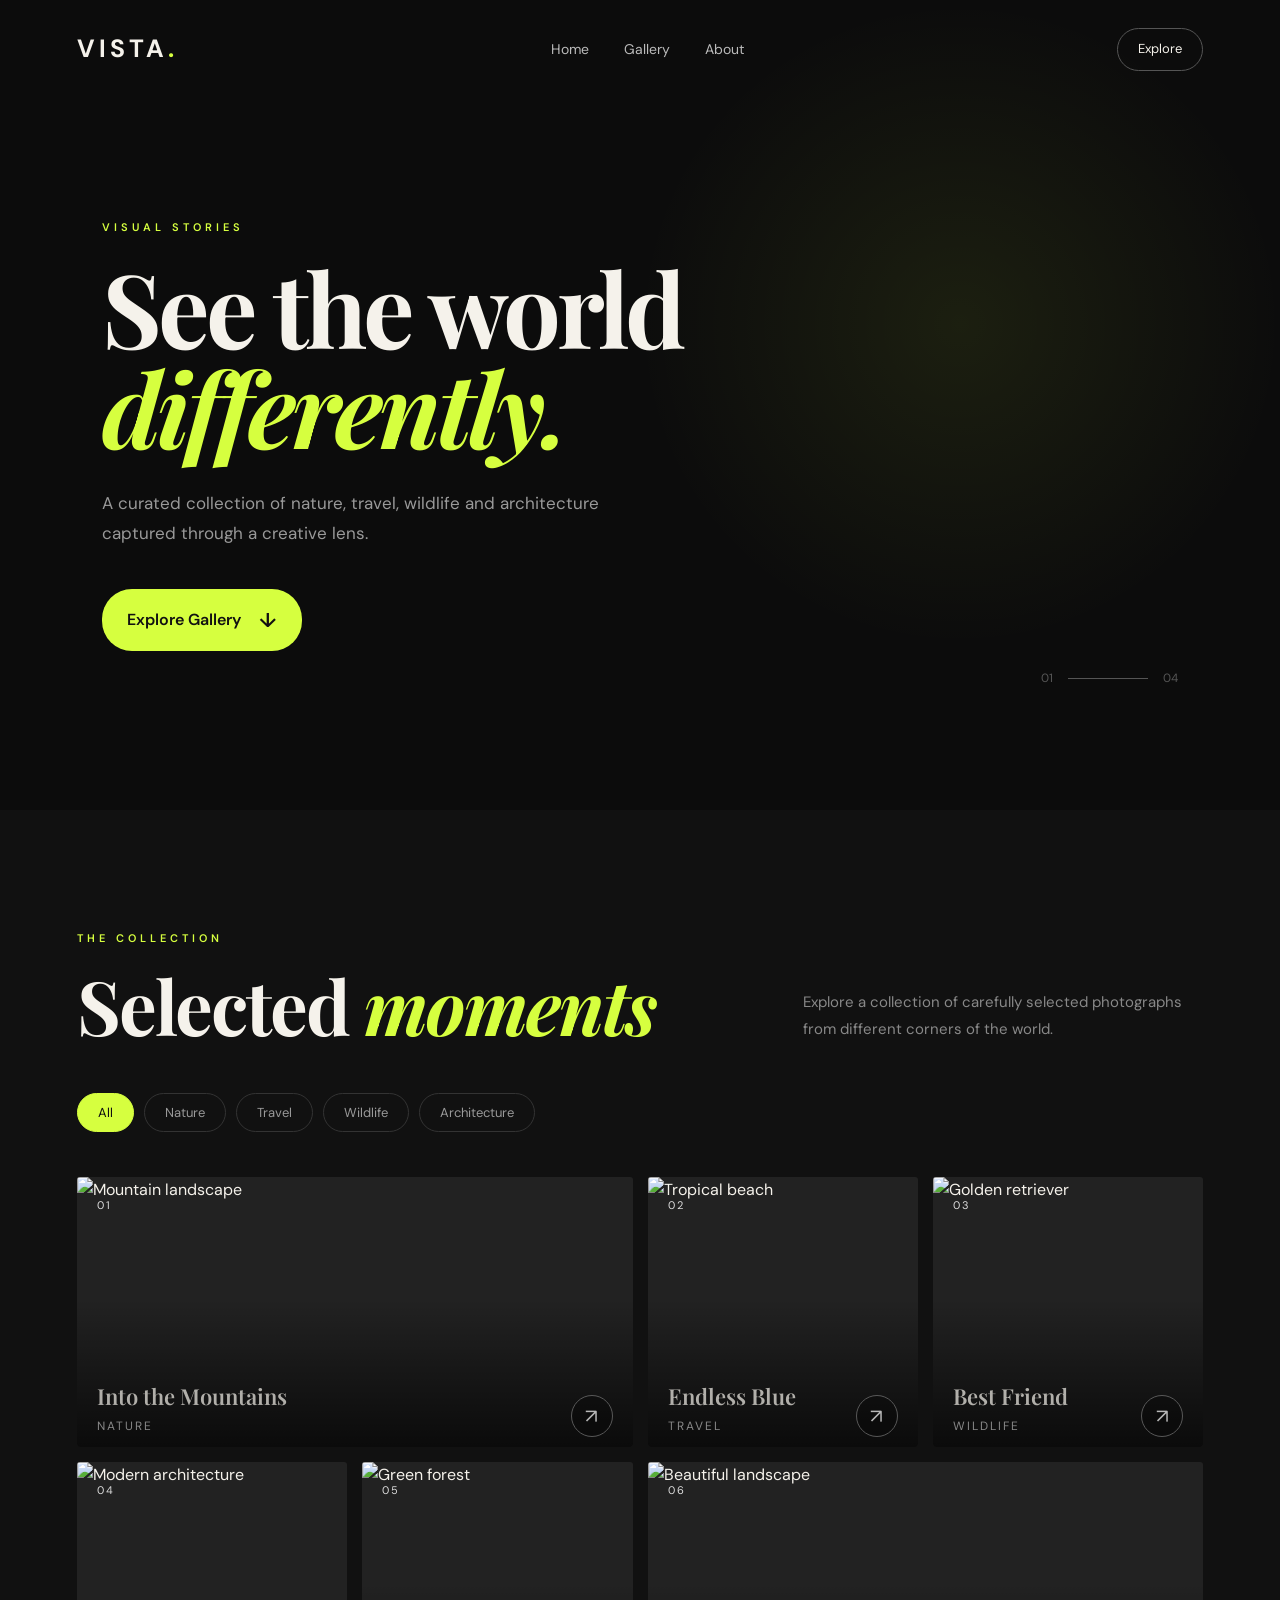
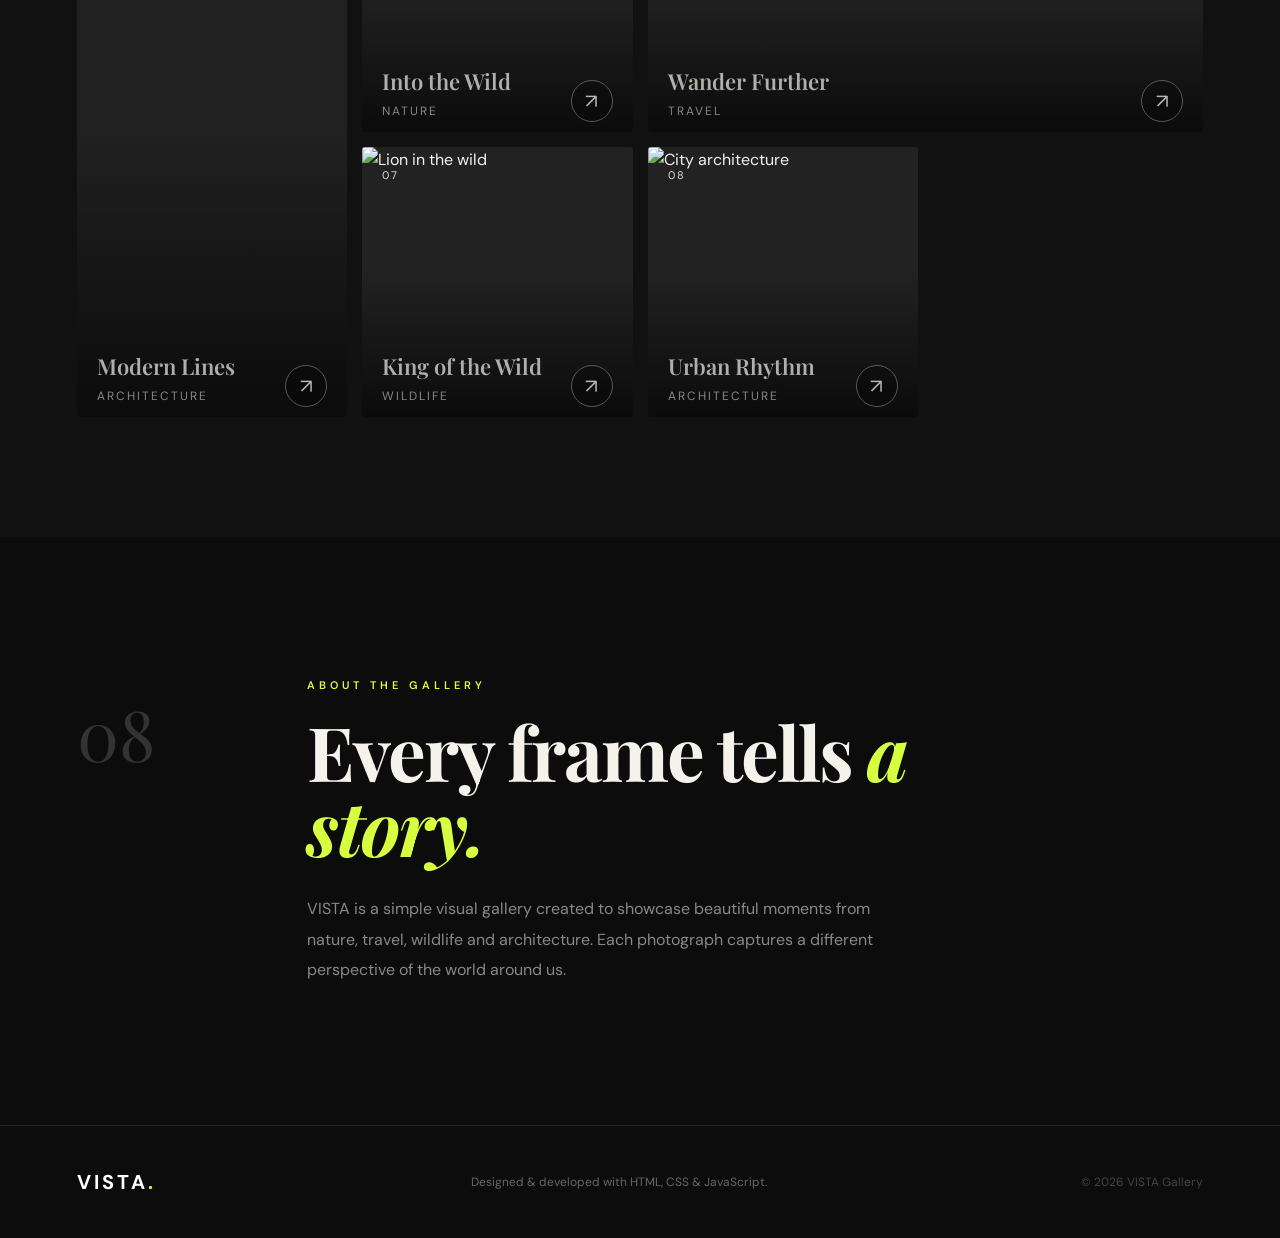
==== index.html @ b1bf7a35 "Add initial index.html for image gallery redirection" ====
<!DOCTYPE html>
<html lang="en">
<head>
    <meta charset="UTF-8">
    <meta name="viewport" content="width=device-width, initial-scale=1.0">
    <title>VISTA - Creative Image Gallery</title>

    <meta http-equiv="refresh" content="0; url=./image%20gallery/index.html">
</head>
<body>
    <p>Loading Image Gallery...</p>

    <script>
        window.location.href = "./image%20gallery/index.html";
    </script>
</body>
</html>
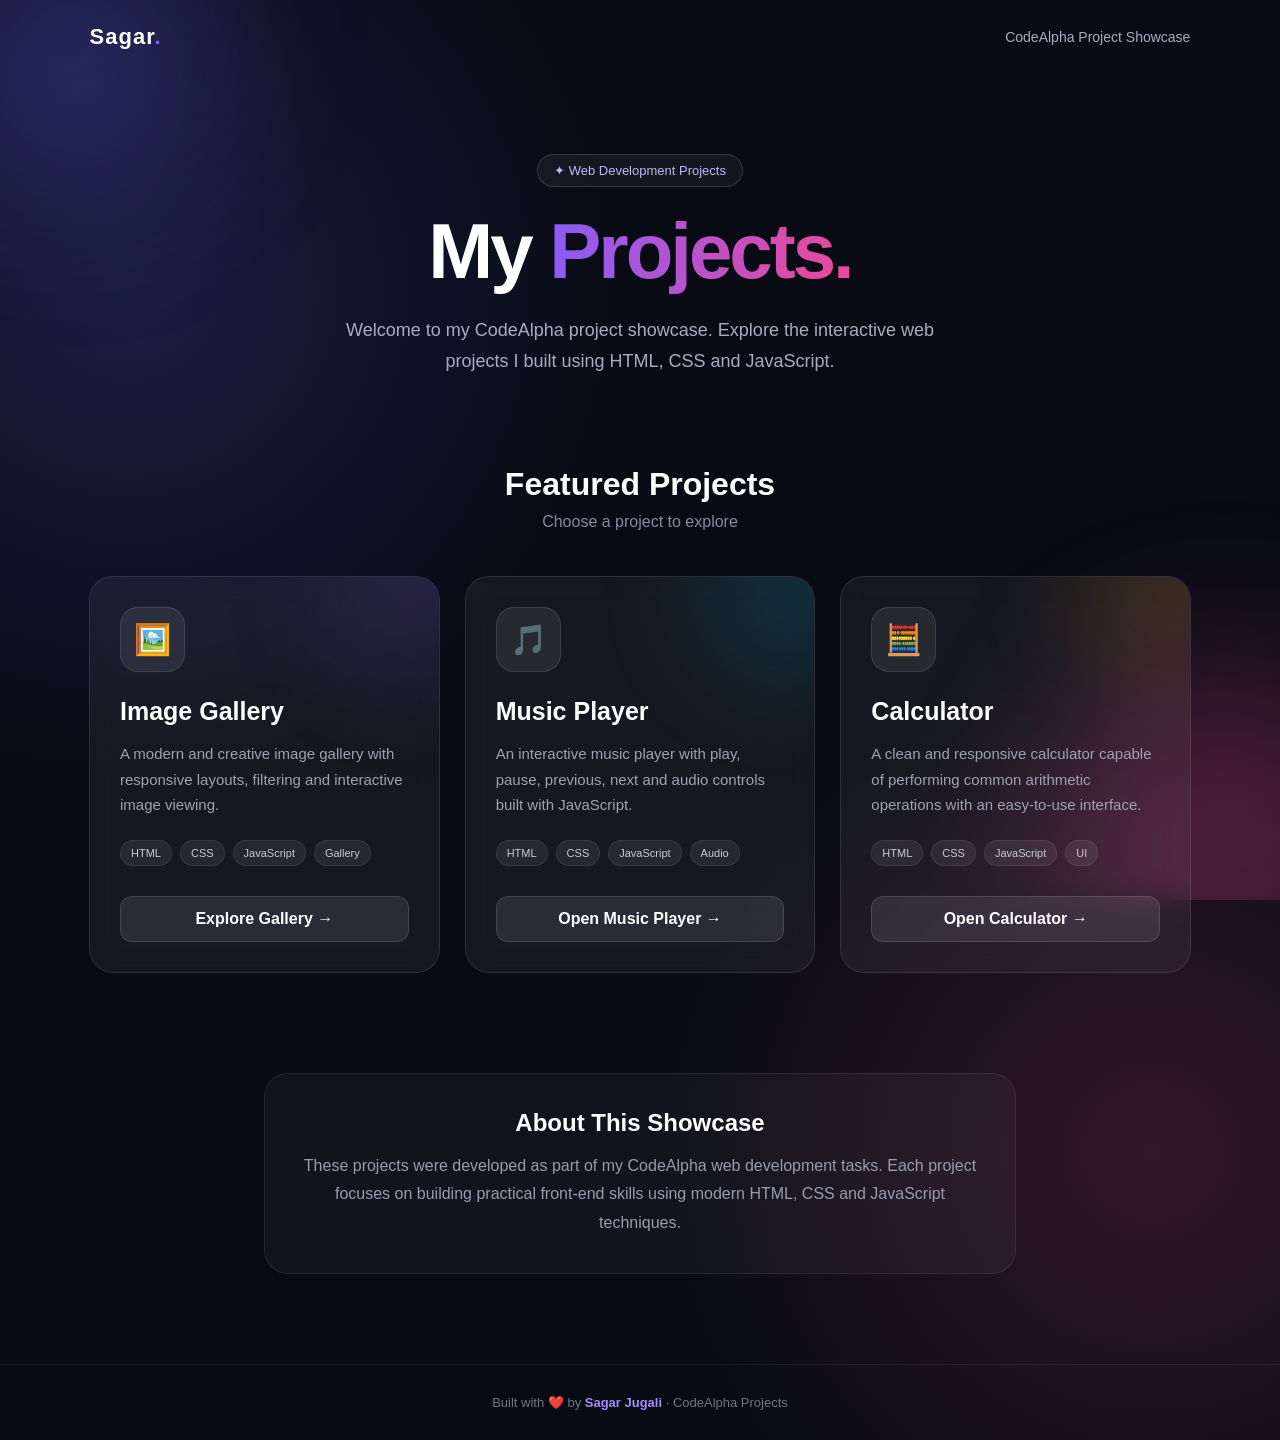
==== commit 801903ba: "Update index.html" ====
--- a/index.html
+++ b/index.html
@@ -3,15 +3,536 @@
 <head>
     <meta charset="UTF-8">
     <meta name="viewport" content="width=device-width, initial-scale=1.0">
-    <title>VISTA - Creative Image Gallery</title>
-
-    <meta http-equiv="refresh" content="0; url=./image%20gallery/index.html">
+
+    <title>CodeAlpha Projects | Sagar Jugali</title>
+
+    <meta name="description" content="A showcase of my CodeAlpha web development projects including Image Gallery, Music Player and Calculator.">
+
+    <style>
+        * {
+            margin: 0;
+            padding: 0;
+            box-sizing: border-box;
+        }
+
+        html {
+            scroll-behavior: smooth;
+        }
+
+        body {
+            font-family: Arial, Helvetica, sans-serif;
+            min-height: 100vh;
+            color: #ffffff;
+            background:
+                radial-gradient(circle at 10% 20%, rgba(99, 102, 241, 0.20), transparent 30%),
+                radial-gradient(circle at 90% 80%, rgba(236, 72, 153, 0.18), transparent 30%),
+                #080b14;
+            overflow-x: hidden;
+        }
+
+        /* Background decoration */
+
+        .background {
+            position: fixed;
+            inset: 0;
+            overflow: hidden;
+            pointer-events: none;
+            z-index: -1;
+        }
+
+        .blob {
+            position: absolute;
+            border-radius: 50%;
+            filter: blur(80px);
+            opacity: 0.25;
+        }
+
+        .blob-one {
+            width: 300px;
+            height: 300px;
+            background: #6366f1;
+            top: -100px;
+            left: -80px;
+        }
+
+        .blob-two {
+            width: 350px;
+            height: 350px;
+            background: #ec4899;
+            right: -120px;
+            bottom: -100px;
+        }
+
+        /* Navigation */
+
+        nav {
+            width: 100%;
+            padding: 24px 7%;
+            display: flex;
+            justify-content: space-between;
+            align-items: center;
+            position: relative;
+        }
+
+        .logo {
+            font-size: 22px;
+            font-weight: 800;
+            letter-spacing: 1px;
+        }
+
+        .logo span {
+            color: #8b5cf6;
+        }
+
+        .nav-label {
+            color: #a7adc0;
+            font-size: 14px;
+        }
+
+        /* Hero */
+
+        .hero {
+            max-width: 1000px;
+            margin: 0 auto;
+            padding: 80px 24px 60px;
+            text-align: center;
+        }
+
+        .badge {
+            display: inline-block;
+            padding: 8px 16px;
+            border: 1px solid rgba(255,255,255,0.15);
+            border-radius: 50px;
+            background: rgba(255,255,255,0.05);
+            color: #c4b5fd;
+            font-size: 13px;
+            margin-bottom: 25px;
+            backdrop-filter: blur(10px);
+        }
+
+        .hero h1 {
+            font-size: clamp(42px, 8vw, 78px);
+            line-height: 1;
+            letter-spacing: -3px;
+            margin-bottom: 25px;
+        }
+
+        .hero h1 span {
+            background: linear-gradient(90deg, #8b5cf6, #ec4899);
+            -webkit-background-clip: text;
+            -webkit-text-fill-color: transparent;
+        }
+
+        .hero p {
+            max-width: 650px;
+            margin: auto;
+            color: #a7adc0;
+            font-size: 18px;
+            line-height: 1.7;
+        }
+
+        /* Projects */
+
+        .projects {
+            max-width: 1150px;
+            margin: 0 auto;
+            padding: 30px 24px 100px;
+        }
+
+        .section-heading {
+            text-align: center;
+            margin-bottom: 45px;
+        }
+
+        .section-heading h2 {
+            font-size: 32px;
+            margin-bottom: 10px;
+        }
+
+        .section-heading p {
+            color: #858ca1;
+        }
+
+        .project-grid {
+            display: grid;
+            grid-template-columns: repeat(3, 1fr);
+            gap: 25px;
+        }
+
+        .card {
+            position: relative;
+            min-height: 390px;
+            padding: 30px;
+            border: 1px solid rgba(255,255,255,0.10);
+            border-radius: 24px;
+            background: rgba(255,255,255,0.055);
+            backdrop-filter: blur(15px);
+            -webkit-backdrop-filter: blur(15px);
+            display: flex;
+            flex-direction: column;
+            overflow: hidden;
+            transition: transform 0.35s ease,
+                        border-color 0.35s ease,
+                        box-shadow 0.35s ease;
+        }
+
+        .card::before {
+            content: "";
+            position: absolute;
+            width: 180px;
+            height: 180px;
+            border-radius: 50%;
+            filter: blur(60px);
+            opacity: 0.18;
+            top: -80px;
+            right: -70px;
+        }
+
+        .gallery::before {
+            background: #8b5cf6;
+        }
+
+        .music::before {
+            background: #06b6d4;
+        }
+
+        .calculator::before {
+            background: #f59e0b;
+        }
+
+        .card:hover {
+            transform: translateY(-10px);
+            border-color: rgba(255,255,255,0.25);
+            box-shadow: 0 25px 60px rgba(0,0,0,0.35);
+        }
+
+        .icon {
+            width: 65px;
+            height: 65px;
+            display: flex;
+            justify-content: center;
+            align-items: center;
+            border-radius: 18px;
+            font-size: 30px;
+            margin-bottom: 25px;
+            background: rgba(255,255,255,0.08);
+            border: 1px solid rgba(255,255,255,0.10);
+        }
+
+        .card h3 {
+            font-size: 25px;
+            margin-bottom: 15px;
+        }
+
+        .card p {
+            color: #9ca3b5;
+            line-height: 1.7;
+            font-size: 15px;
+        }
+
+        .tags {
+            display: flex;
+            flex-wrap: wrap;
+            gap: 8px;
+            margin-top: 22px;
+        }
+
+        .tag {
+            font-size: 11px;
+            color: #c7cbd8;
+            padding: 6px 10px;
+            border-radius: 20px;
+            background: rgba(255,255,255,0.07);
+            border: 1px solid rgba(255,255,255,0.08);
+        }
+
+        .open-btn {
+            margin-top: auto;
+            padding-top: 30px;
+        }
+
+        .open-btn a {
+            display: block;
+            width: 100%;
+            padding: 13px 18px;
+            border-radius: 12px;
+            text-align: center;
+            text-decoration: none;
+            color: #ffffff;
+            font-weight: 600;
+            background: rgba(255,255,255,0.09);
+            border: 1px solid rgba(255,255,255,0.12);
+            transition: 0.3s ease;
+        }
+
+        .open-btn a:hover {
+            background: #ffffff;
+            color: #080b14;
+            transform: translateY(-2px);
+        }
+
+        /* About section */
+
+        .about {
+            max-width: 800px;
+            margin: 0 auto;
+            padding: 0 24px 90px;
+            text-align: center;
+        }
+
+        .about-box {
+            padding: 35px;
+            border-radius: 24px;
+            background: rgba(255,255,255,0.04);
+            border: 1px solid rgba(255,255,255,0.08);
+        }
+
+        .about h2 {
+            margin-bottom: 15px;
+        }
+
+        .about p {
+            color: #969daf;
+            line-height: 1.8;
+        }
+
+        /* Footer */
+
+        footer {
+            text-align: center;
+            padding: 30px 20px;
+            border-top: 1px solid rgba(255,255,255,0.08);
+            color: #6f7587;
+            font-size: 13px;
+        }
+
+        footer strong {
+            color: #a78bfa;
+        }
+
+        /* Responsive */
+
+        @media (max-width: 900px) {
+            .project-grid {
+                grid-template-columns: repeat(2, 1fr);
+            }
+        }
+
+        @media (max-width: 620px) {
+            nav {
+                padding: 20px;
+            }
+
+            .nav-label {
+                display: none;
+            }
+
+            .hero {
+                padding-top: 55px;
+            }
+
+            .hero h1 {
+                letter-spacing: -2px;
+            }
+
+            .hero p {
+                font-size: 16px;
+            }
+
+            .project-grid {
+                grid-template-columns: 1fr;
+            }
+
+            .card {
+                min-height: 350px;
+            }
+
+            .about-box {
+                padding: 25px;
+            }
+        }
+    </style>
 </head>
+
 <body>
-    <p>Loading Image Gallery...</p>
-
-    <script>
-        window.location.href = "./image%20gallery/index.html";
-    </script>
+
+    <div class="background">
+        <div class="blob blob-one"></div>
+        <div class="blob blob-two"></div>
+    </div>
+
+    <!-- Navigation -->
+
+    <nav>
+        <div class="logo">
+            Sagar<span>.</span>
+        </div>
+
+        <div class="nav-label">
+            CodeAlpha Project Showcase
+        </div>
+    </nav>
+
+
+    <!-- Hero Section -->
+
+    <header class="hero">
+
+        <div class="badge">
+            ✦ Web Development Projects
+        </div>
+
+        <h1>
+            My <span>Projects.</span>
+        </h1>
+
+        <p>
+            Welcome to my CodeAlpha project showcase.
+            Explore the interactive web projects I built using
+            HTML, CSS and JavaScript.
+        </p>
+
+    </header>
+
+
+    <!-- Projects -->
+
+    <section class="projects">
+
+        <div class="section-heading">
+            <h2>Featured Projects</h2>
+            <p>Choose a project to explore</p>
+        </div>
+
+
+        <div class="project-grid">
+
+            <!-- Image Gallery -->
+
+            <article class="card gallery">
+
+                <div class="icon">
+                    🖼️
+                </div>
+
+                <h3>Image Gallery</h3>
+
+                <p>
+                    A modern and creative image gallery with
+                    responsive layouts, filtering and interactive
+                    image viewing.
+                </p>
+
+                <div class="tags">
+                    <span class="tag">HTML</span>
+                    <span class="tag">CSS</span>
+                    <span class="tag">JavaScript</span>
+                    <span class="tag">Gallery</span>
+                </div>
+
+                <div class="open-btn">
+                    <a href="./image%20gallery/index.html">
+                        Explore Gallery →
+                    </a>
+                </div>
+
+            </article>
+
+
+            <!-- Music Player -->
+
+            <article class="card music">
+
+                <div class="icon">
+                    🎵
+                </div>
+
+                <h3>Music Player</h3>
+
+                <p>
+                    An interactive music player with play,
+                    pause, previous, next and audio controls
+                    built with JavaScript.
+                </p>
+
+                <div class="tags">
+                    <span class="tag">HTML</span>
+                    <span class="tag">CSS</span>
+                    <span class="tag">JavaScript</span>
+                    <span class="tag">Audio</span>
+                </div>
+
+                <div class="open-btn">
+                    <a href="./Music%20Player/index.html">
+                        Open Music Player →
+                    </a>
+                </div>
+
+            </article>
+
+
+            <!-- Calculator -->
+
+            <article class="card calculator">
+
+                <div class="icon">
+                    🧮
+                </div>
+
+                <h3>Calculator</h3>
+
+                <p>
+                    A clean and responsive calculator capable
+                    of performing common arithmetic operations
+                    with an easy-to-use interface.
+                </p>
+
+                <div class="tags">
+                    <span class="tag">HTML</span>
+                    <span class="tag">CSS</span>
+                    <span class="tag">JavaScript</span>
+                    <span class="tag">UI</span>
+                </div>
+
+                <div class="open-btn">
+                    <a href="./calculator/index.html">
+                        Open Calculator →
+                    </a>
+                </div>
+
+            </article>
+
+        </div>
+
+    </section>
+
+
+    <!-- About -->
+
+    <section class="about">
+
+        <div class="about-box">
+
+            <h2>About This Showcase</h2>
+
+            <p>
+                These projects were developed as part of my
+                CodeAlpha web development tasks. Each project
+                focuses on building practical front-end skills
+                using modern HTML, CSS and JavaScript techniques.
+            </p>
+
+        </div>
+
+    </section>
+
+
+    <!-- Footer -->
+
+    <footer>
+        Built with ❤️ by <strong>Sagar Jugali</strong>
+        · CodeAlpha Projects
+    </footer>
+
 </body>
 </html>
